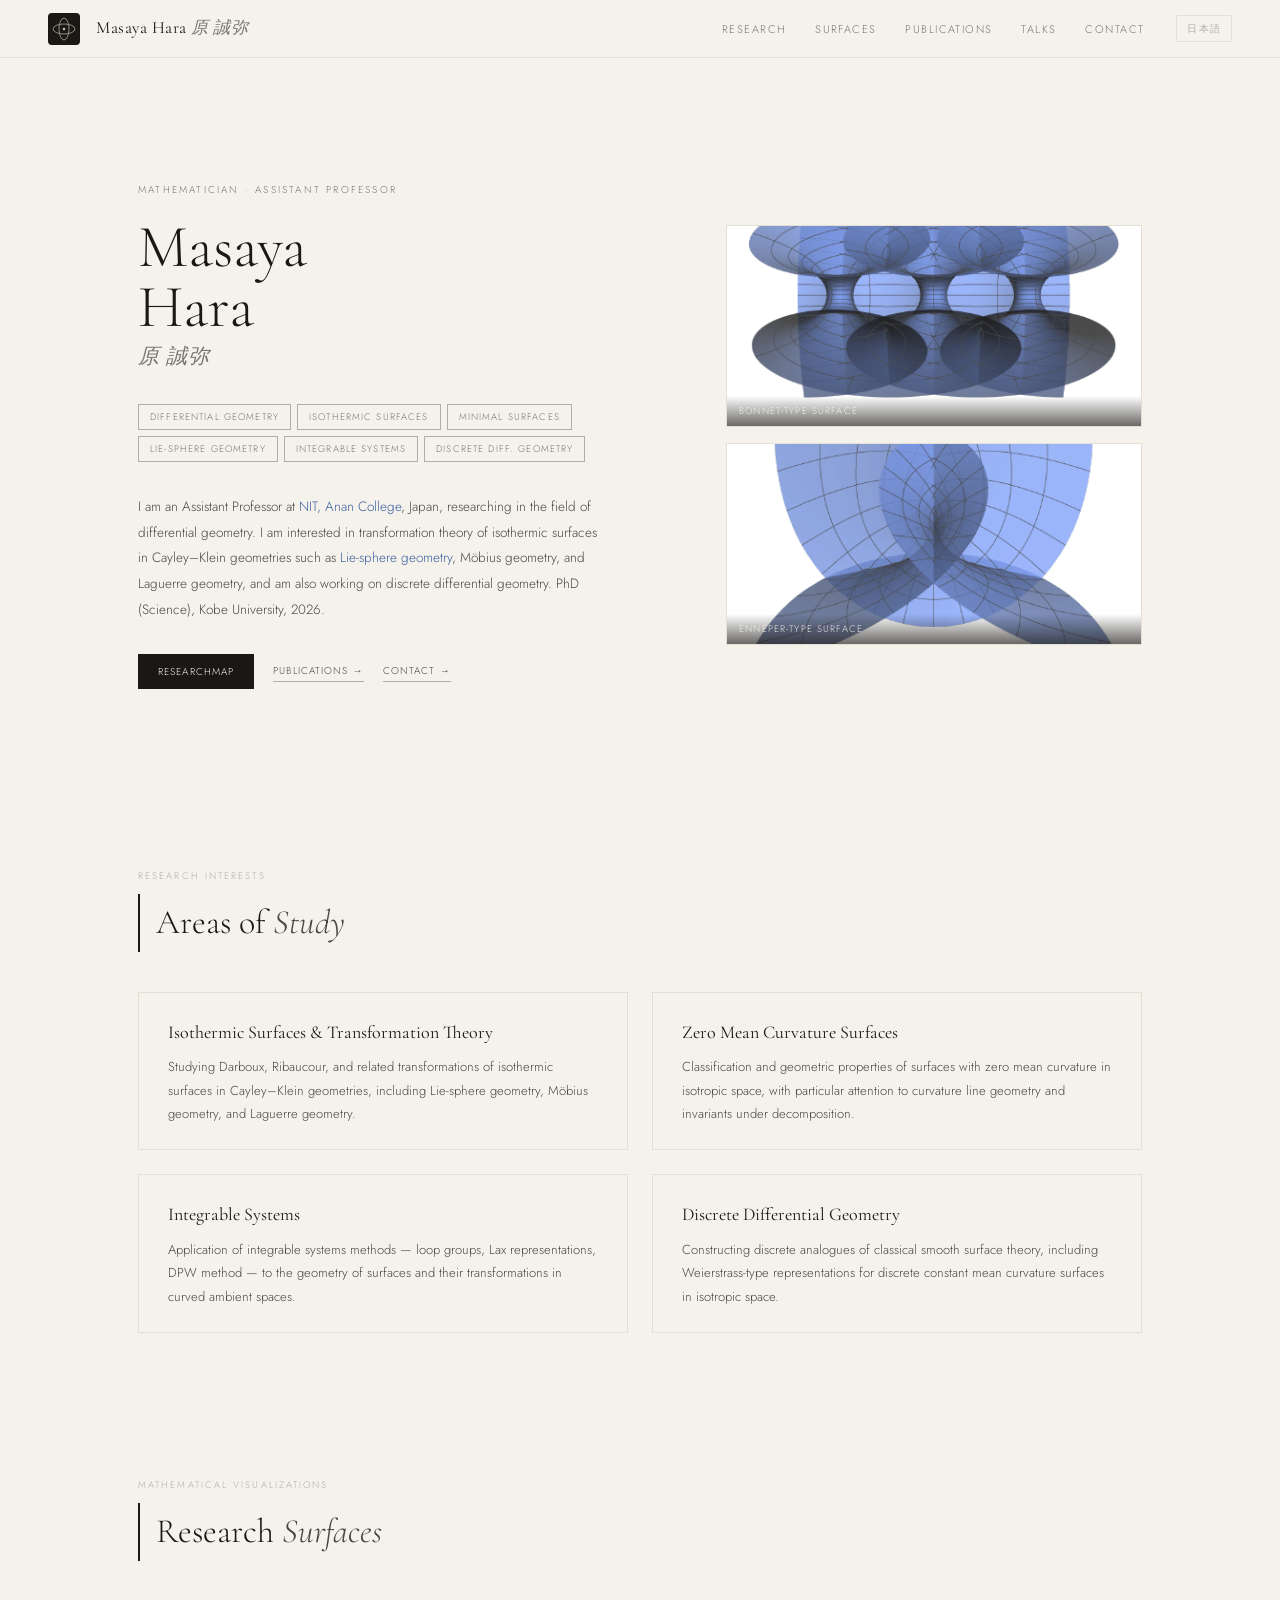
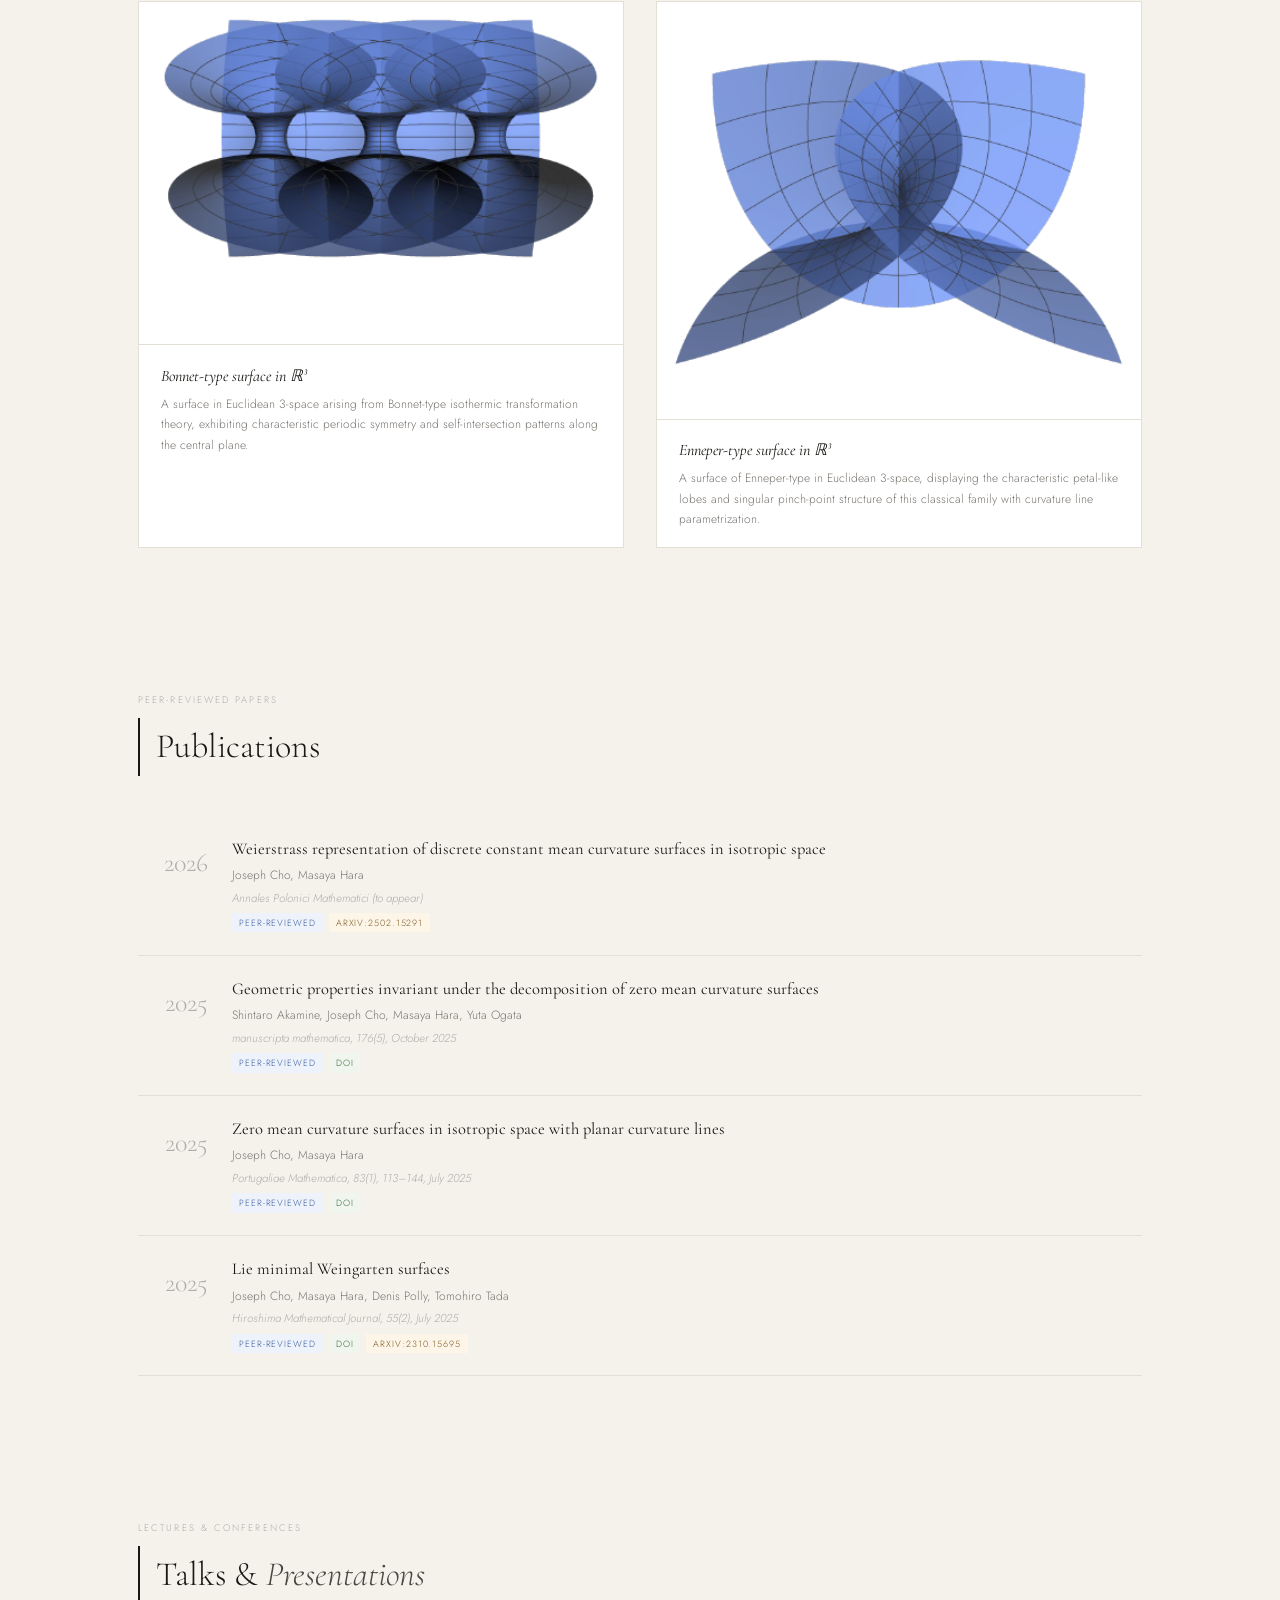
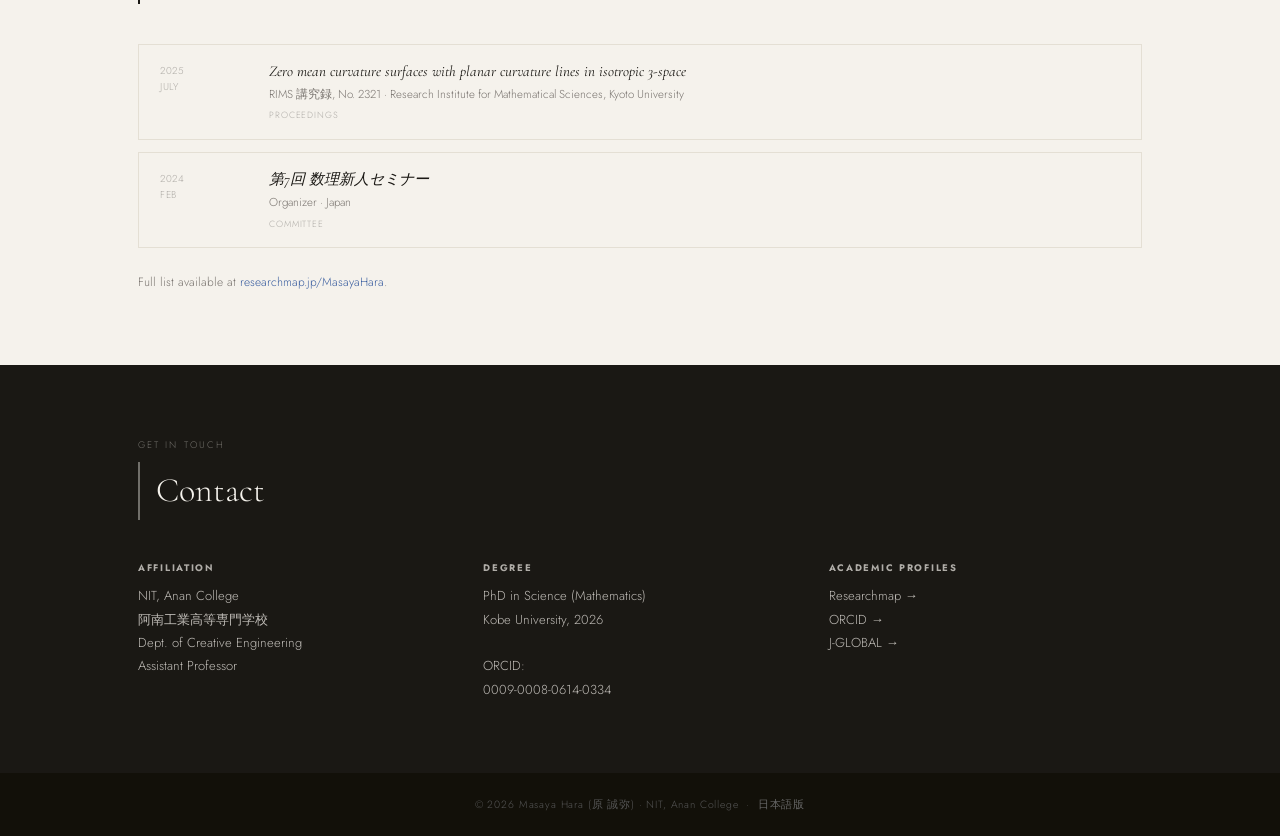
==== index.html @ af104a91 "Add files via upload" ====
<!DOCTYPE html>
<html lang="en">
<head>
<meta charset="UTF-8">
<meta name="viewport" content="width=device-width, initial-scale=1.0">
<title>Masaya Hara — Mathematician</title>
<meta name="description" content="Masaya Hara, Assistant Professor at NIT Anan College. Research in differential geometry: isothermic surfaces, minimal surfaces, integrable systems.">
<link rel="icon" type="image/svg+xml" href="favicon.svg">
<link rel="stylesheet" href="shared.css">
</head>
<body>

<nav>
  <div class="nav-brand">
    <img class="nav-logo" src="favicon.svg" alt="MH logo">
    <a href="index.html" class="nav-name">Masaya Hara <span>原 誠弥</span></a>
  </div>
  <div class="nav-right">
    <ul class="nav-links">
      <li><a href="#research">Research</a></li>
      <li><a href="#surfaces">Surfaces</a></li>
      <li><a href="#publications">Publications</a></li>
      <li><a href="#talks">Talks</a></li>
      <li><a href="#contact">Contact</a></li>
    </ul>
    <a href="index-ja.html" class="lang-switch">日本語</a>
  </div>
</nav>

<!-- HERO -->
<section style="padding:0; background:var(--sand);">
<div class="hero">
  <div class="hero-left">
    <p class="hero-eyebrow">Mathematician · Assistant Professor</p>
    <h1 class="hero-name">Masaya<br>Hara</h1>
    <p class="hero-name-sub">原 誠弥</p>
    <div class="hero-kws">
      <span class="kw">Differential Geometry</span>
      <span class="kw">Isothermic Surfaces</span>
      <span class="kw">Minimal Surfaces</span>
      <span class="kw">Lie-Sphere Geometry</span>
      <span class="kw">Integrable Systems</span>
      <span class="kw">Discrete Diff. Geometry</span>
    </div>
    <p class="hero-bio">
      I am an Assistant Professor at <a href="https://www.anan-nct.ac.jp" target="_blank">NIT, Anan College</a>, Japan, 
      researching in the field of differential geometry. I am interested in transformation theory of isothermic surfaces 
      in Cayley–Klein geometries such as <a href="https://en.wikipedia.org/wiki/Lie_sphere_geometry" target="_blank">Lie-sphere geometry</a>, 
      Möbius geometry, and Laguerre geometry, and am also working on discrete differential geometry. 
      PhD (Science), Kobe University, 2026.
    </p>
    <div class="hero-actions">
      <a href="https://researchmap.jp/MasayaHara" class="btn btn-solid" target="_blank">Researchmap</a>
      <a href="#publications" class="btn btn-outline">Publications →</a>
      <a href="#contact" class="btn btn-outline">Contact →</a>
    </div>
  </div>
  <div class="hero-visuals">
    <div class="surface-thumb">
      <img src="[data-uri]" alt="Bonnet-type surface in R³" loading="lazy">
      <div class="surface-thumb-label">Bonnet-type surface</div>
    </div>
    <div class="surface-thumb">
      <img src="[data-uri]" alt="Enneper-type surface in R³" loading="lazy">
      <div class="surface-thumb-label">Enneper-type surface</div>
    </div>
  </div>
</div>
</section>

<!-- RESEARCH -->
<section id="research">
<div class="container">
  <p class="sec-label">Research Interests</p>
  <h2 class="sec-title">Areas of <em>Study</em></h2>
  <div class="research-grid">
    <div class="research-card">
      <h3>Isothermic Surfaces &amp; Transformation Theory</h3>
      <p>Studying Darboux, Ribaucour, and related transformations of isothermic surfaces in Cayley–Klein geometries, including Lie-sphere geometry, Möbius geometry, and Laguerre geometry.</p>
    </div>
    <div class="research-card">
      <h3>Zero Mean Curvature Surfaces</h3>
      <p>Classification and geometric properties of surfaces with zero mean curvature in isotropic space, with particular attention to curvature line geometry and invariants under decomposition.</p>
    </div>
    <div class="research-card">
      <h3>Integrable Systems</h3>
      <p>Application of integrable systems methods — loop groups, Lax representations, DPW method — to the geometry of surfaces and their transformations in curved ambient spaces.</p>
    </div>
    <div class="research-card">
      <h3>Discrete Differential Geometry</h3>
      <p>Constructing discrete analogues of classical smooth surface theory, including Weierstrass-type representations for discrete constant mean curvature surfaces in isotropic space.</p>
    </div>
  </div>
</div>
</section>

<!-- SURFACES -->
<section id="surfaces" style="background:var(--sand);">
<div class="container">
  <p class="sec-label">Mathematical Visualizations</p>
  <h2 class="sec-title">Research <em>Surfaces</em></h2>
  <div class="surfaces-grid">
    <div class="surface-card">
      <img src="[data-uri]" alt="Bonnet-type surface in Euclidean 3-space">
      <div class="surface-caption">
        <h4>Bonnet-type surface in ℝ³</h4>
        <p>A surface in Euclidean 3-space arising from Bonnet-type isothermic transformation theory, exhibiting characteristic periodic symmetry and self-intersection patterns along the central plane.</p>
      </div>
    </div>
    <div class="surface-card">
      <img src="[data-uri]" alt="Enneper-type surface in Euclidean 3-space">
      <div class="surface-caption">
        <h4>Enneper-type surface in ℝ³</h4>
        <p>A surface of Enneper-type in Euclidean 3-space, displaying the characteristic petal-like lobes and singular pinch-point structure of this classical family with curvature line parametrization.</p>
      </div>
    </div>
  </div>
</div>
</section>

<!-- PUBLICATIONS -->
<section id="publications">
<div class="container">
  <p class="sec-label">Peer-reviewed Papers</p>
  <h2 class="sec-title">Publications</h2>
  <div class="pub-list">

    <div class="pub-item">
      <div class="pub-year">2026</div>
      <div>
        <div class="pub-title">Weierstrass representation of discrete constant mean curvature surfaces in isotropic space</div>
        <div class="pub-authors">Joseph Cho, Masaya Hara</div>
        <div class="pub-journal">Annales Polonici Mathematici (to appear)</div>
        <div class="pub-badges">
          <span class="badge badge-peer">Peer-reviewed</span>
          <a class="badge badge-arxiv" href="https://arxiv.org/abs/2502.15291" target="_blank">arXiv:2502.15291</a>
        </div>
      </div>
    </div>

    <div class="pub-item">
      <div class="pub-year">2025</div>
      <div>
        <div class="pub-title"><a href="https://doi.org/10.1007/s00229-025-01609-6" target="_blank">Geometric properties invariant under the decomposition of zero mean curvature surfaces</a></div>
        <div class="pub-authors">Shintaro Akamine, Joseph Cho, Masaya Hara, Yuta Ogata</div>
        <div class="pub-journal"><em>manuscripta mathematica</em>, 176(5), October 2025</div>
        <div class="pub-badges">
          <span class="badge badge-peer">Peer-reviewed</span>
          <a class="badge badge-doi" href="https://doi.org/10.1007/s00229-025-01609-6" target="_blank">DOI</a>
        </div>
      </div>
    </div>

    <div class="pub-item">
      <div class="pub-year">2025</div>
      <div>
        <div class="pub-title"><a href="https://doi.org/10.4171/PM/2130" target="_blank">Zero mean curvature surfaces in isotropic space with planar curvature lines</a></div>
        <div class="pub-authors">Joseph Cho, Masaya Hara</div>
        <div class="pub-journal"><em>Portugaliae Mathematica</em>, 83(1), 113–144, July 2025</div>
        <div class="pub-badges">
          <span class="badge badge-peer">Peer-reviewed</span>
          <a class="badge badge-doi" href="https://doi.org/10.4171/PM/2130" target="_blank">DOI</a>
        </div>
      </div>
    </div>

    <div class="pub-item">
      <div class="pub-year">2025</div>
      <div>
        <div class="pub-title"><a href="https://doi.org/10.32917/h2023019" target="_blank">Lie minimal Weingarten surfaces</a></div>
        <div class="pub-authors">Joseph Cho, Masaya Hara, Denis Polly, Tomohiro Tada</div>
        <div class="pub-journal"><em>Hiroshima Mathematical Journal</em>, 55(2), July 2025</div>
        <div class="pub-badges">
          <span class="badge badge-peer">Peer-reviewed</span>
          <a class="badge badge-doi" href="https://doi.org/10.32917/h2023019" target="_blank">DOI</a>
          <a class="badge badge-arxiv" href="https://arxiv.org/abs/2310.15695" target="_blank">arXiv:2310.15695</a>
        </div>
      </div>
    </div>

  </div>
</div>
</section>

<!-- TALKS -->
<section id="talks" style="background:var(--sand);">
<div class="container">
  <p class="sec-label">Lectures &amp; Conferences</p>
  <h2 class="sec-title">Talks &amp; <em>Presentations</em></h2>
  <div class="pres-list">

    <div class="pres-item">
      <div class="pres-date">2025<br>July</div>
      <div>
        <div class="pres-title">Zero mean curvature surfaces with planar curvature lines in isotropic 3-space</div>
        <div class="pres-venue">RIMS 講究録, No. 2321 · Research Institute for Mathematical Sciences, Kyoto University</div>
        <div class="pres-type">Proceedings</div>
      </div>
    </div>

    <div class="pres-item">
      <div class="pres-date">2024<br>Feb</div>
      <div>
        <div class="pres-title">第7回 数理新人セミナー</div>
        <div class="pres-venue">Organizer · Japan</div>
        <div class="pres-type">Committee</div>
      </div>
    </div>

  </div>
  <p style="margin-top:1.5rem; font-size:12px; color:var(--ink-light);">
    Full list available at <a href="https://researchmap.jp/MasayaHara" target="_blank" style="color:var(--accent); text-decoration:none; border-bottom:1px solid transparent; transition:border-color 0.2s;" onmouseover="this.style.borderColor='var(--accent)'" onmouseout="this.style.borderColor='transparent'">researchmap.jp/MasayaHara</a>.
  </p>
</div>
</section>

<!-- CONTACT -->
<section id="contact">
<div class="container">
  <p class="sec-label">Get in Touch</p>
  <h2 class="sec-title">Contact</h2>
  <div class="contact-grid">
    <div class="contact-block">
      <h4>Affiliation</h4>
      <p>NIT, Anan College<br>阿南工業高等専門学校<br>Dept. of Creative Engineering<br>Assistant Professor</p>
    </div>
    <div class="contact-block">
      <h4>Degree</h4>
      <p>PhD in Science (Mathematics)<br>Kobe University, 2026<br><br>ORCID: <a href="https://orcid.org/0009-0008-0614-0334" target="_blank">0009-0008-0614-0334</a></p>
    </div>
    <div class="contact-block">
      <h4>Academic Profiles</h4>
      <a href="https://researchmap.jp/MasayaHara" target="_blank">Researchmap →</a>
      <a href="https://orcid.org/0009-0008-0614-0334" target="_blank">ORCID →</a>
      <a href="https://jglobal.jst.go.jp/detail?JGLOBAL_ID=202501015812502352" target="_blank">J-GLOBAL →</a>
    </div>
  </div>
</div>
</section>

<footer>
  © 2026 Masaya Hara (原 誠弥) · NIT, Anan College &nbsp;·&nbsp;
  <a href="index-ja.html">日本語版</a>
</footer>

</body>
</html>
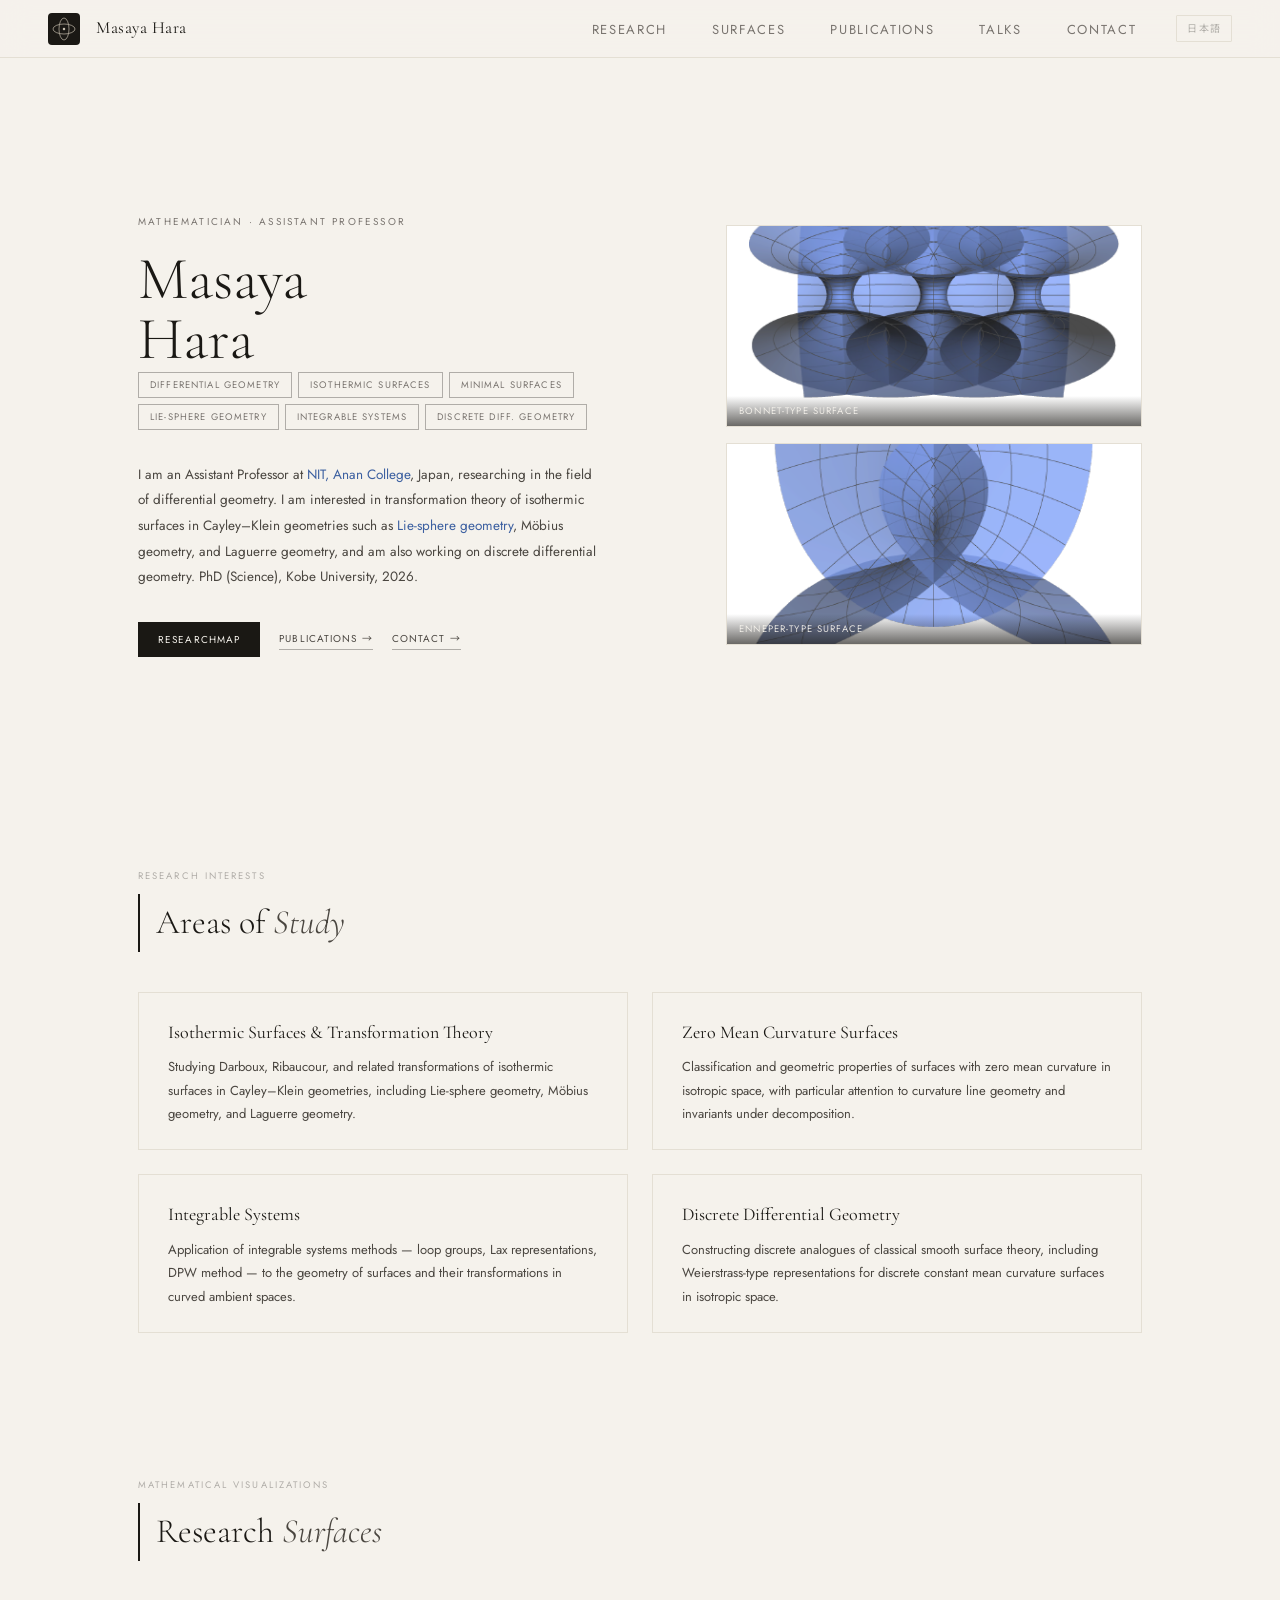
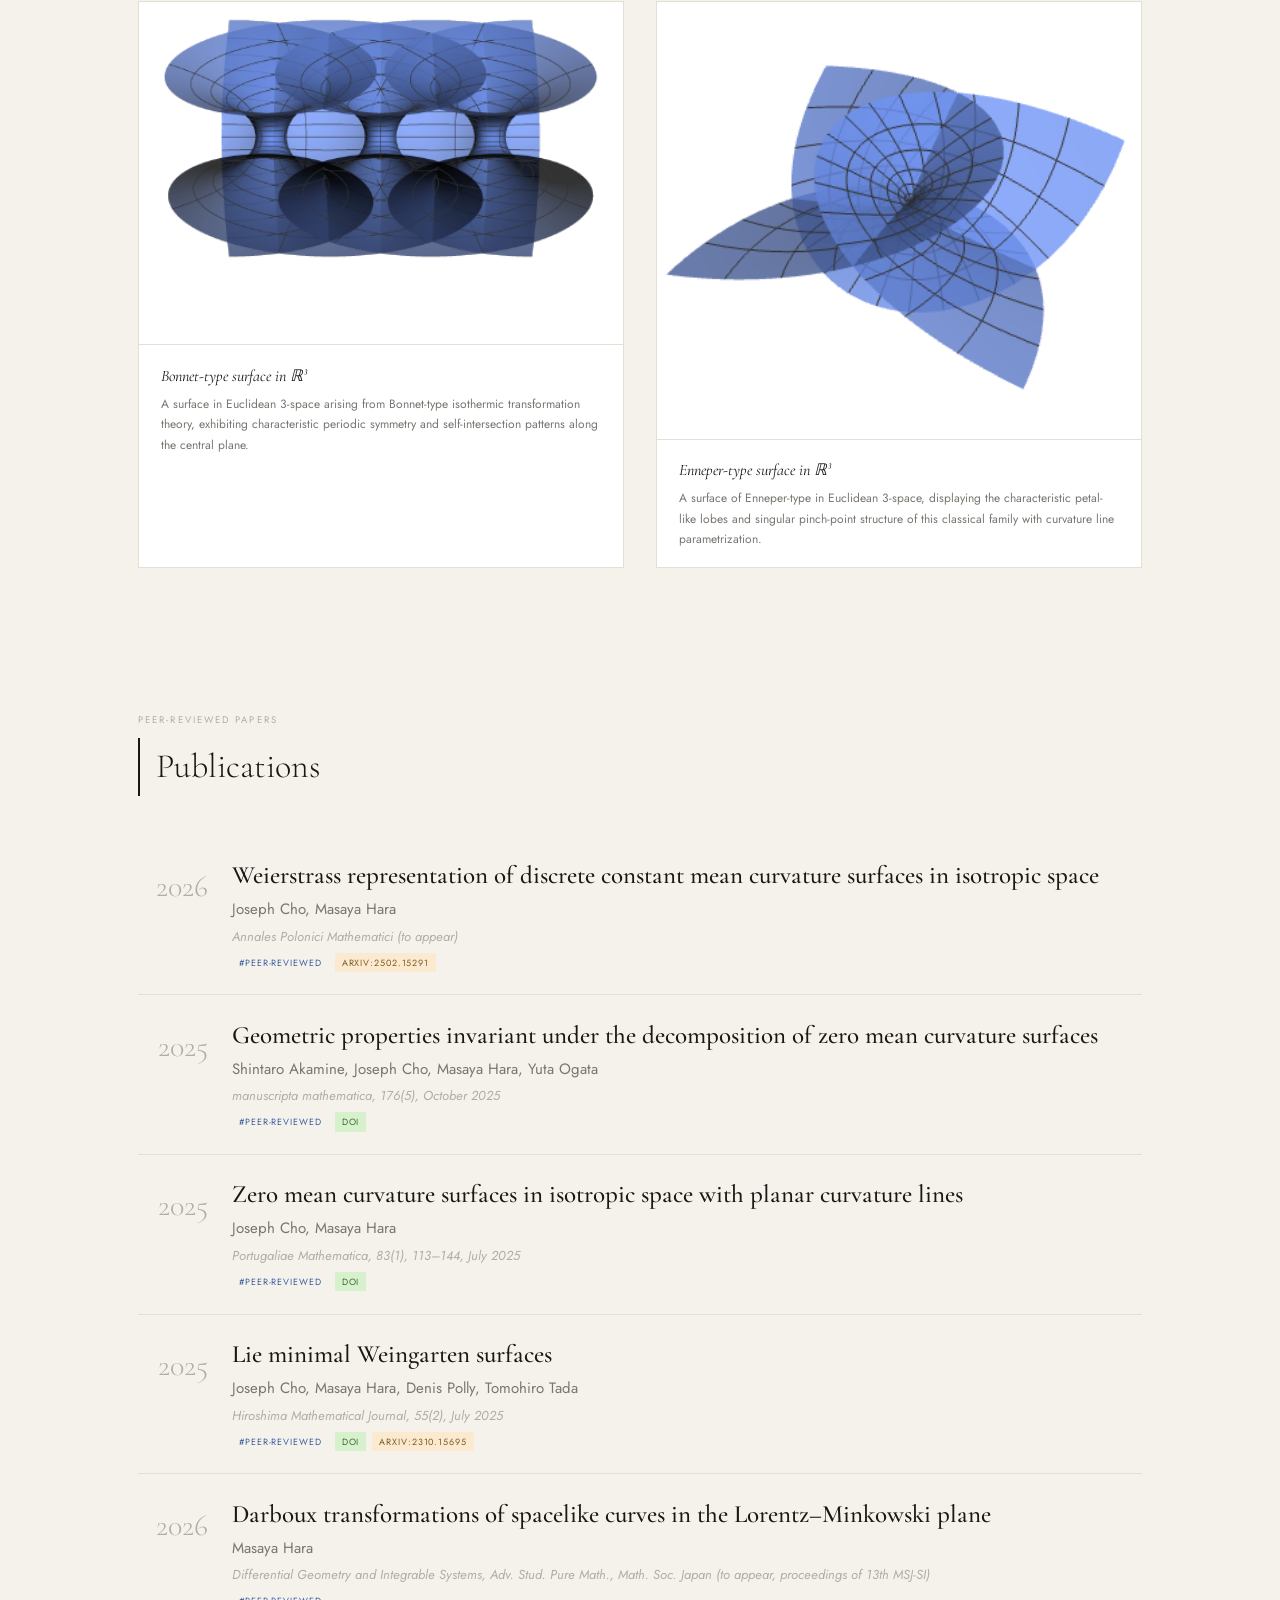
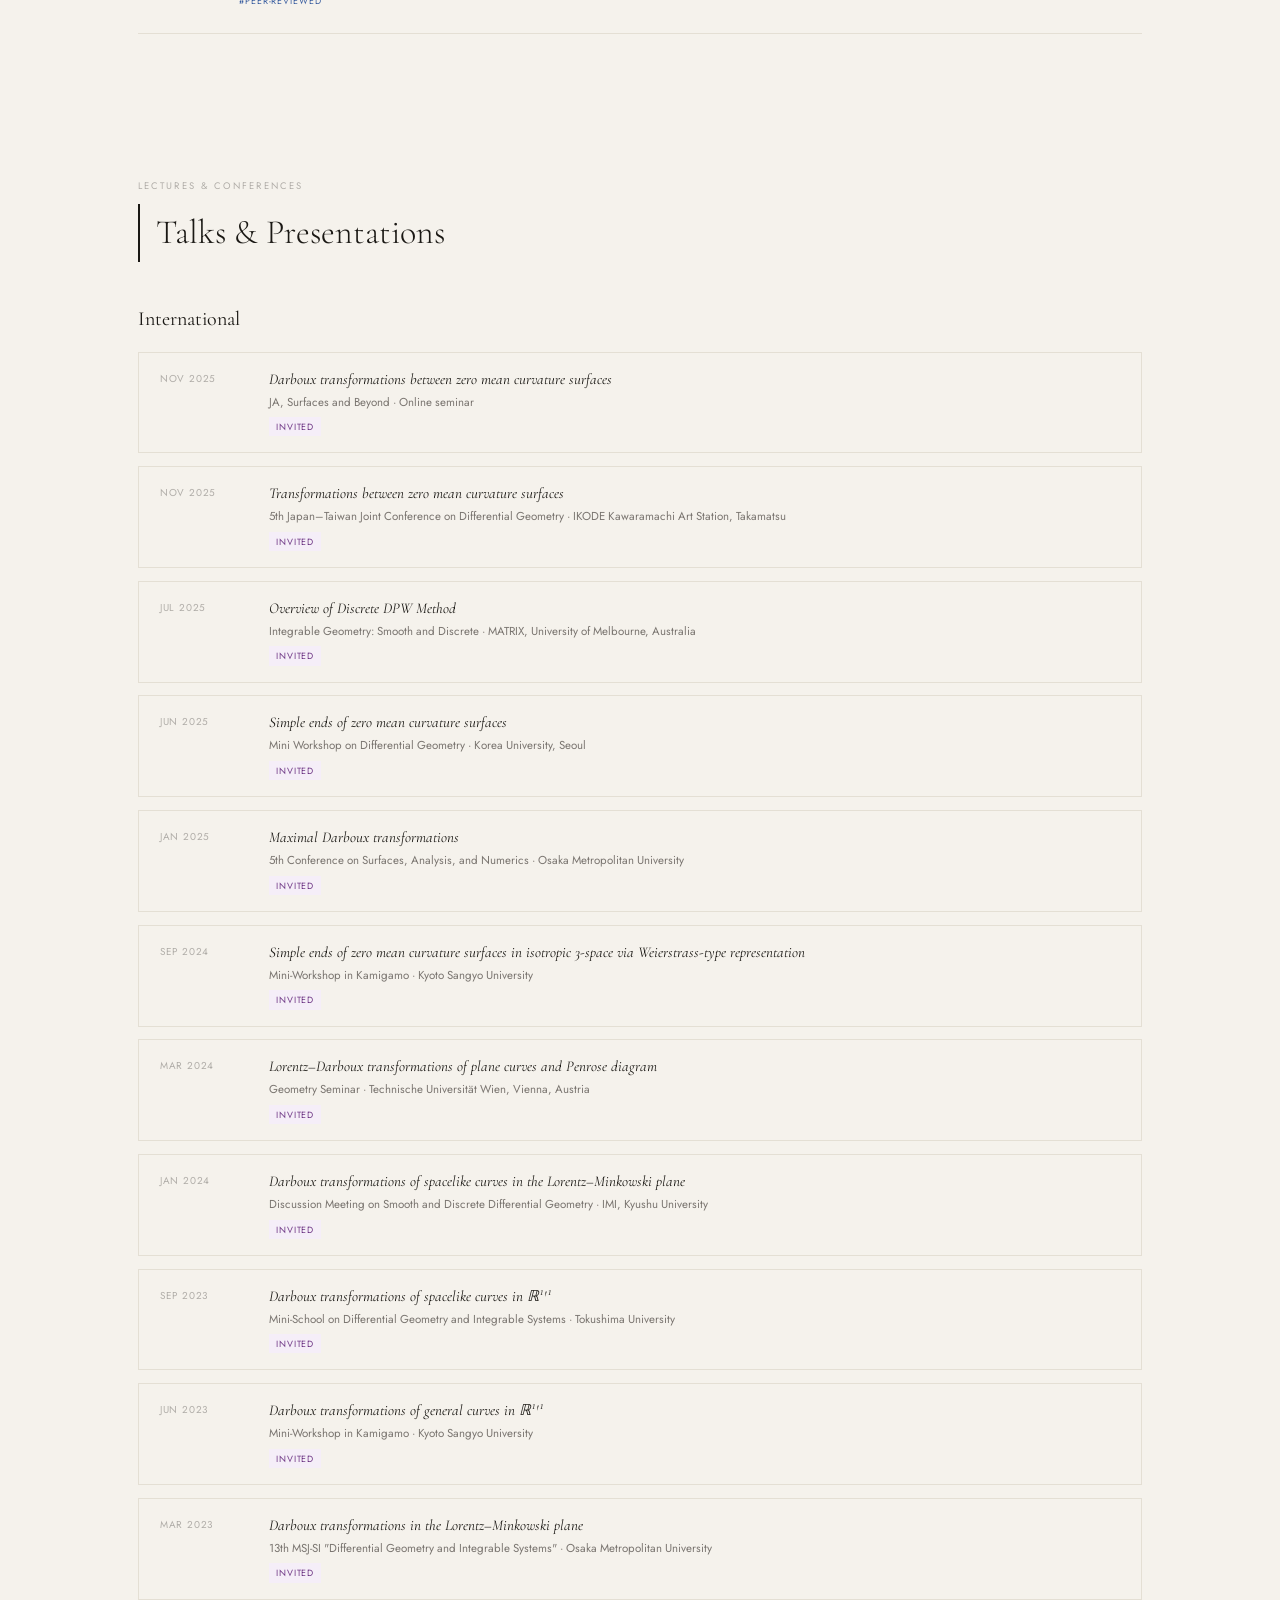
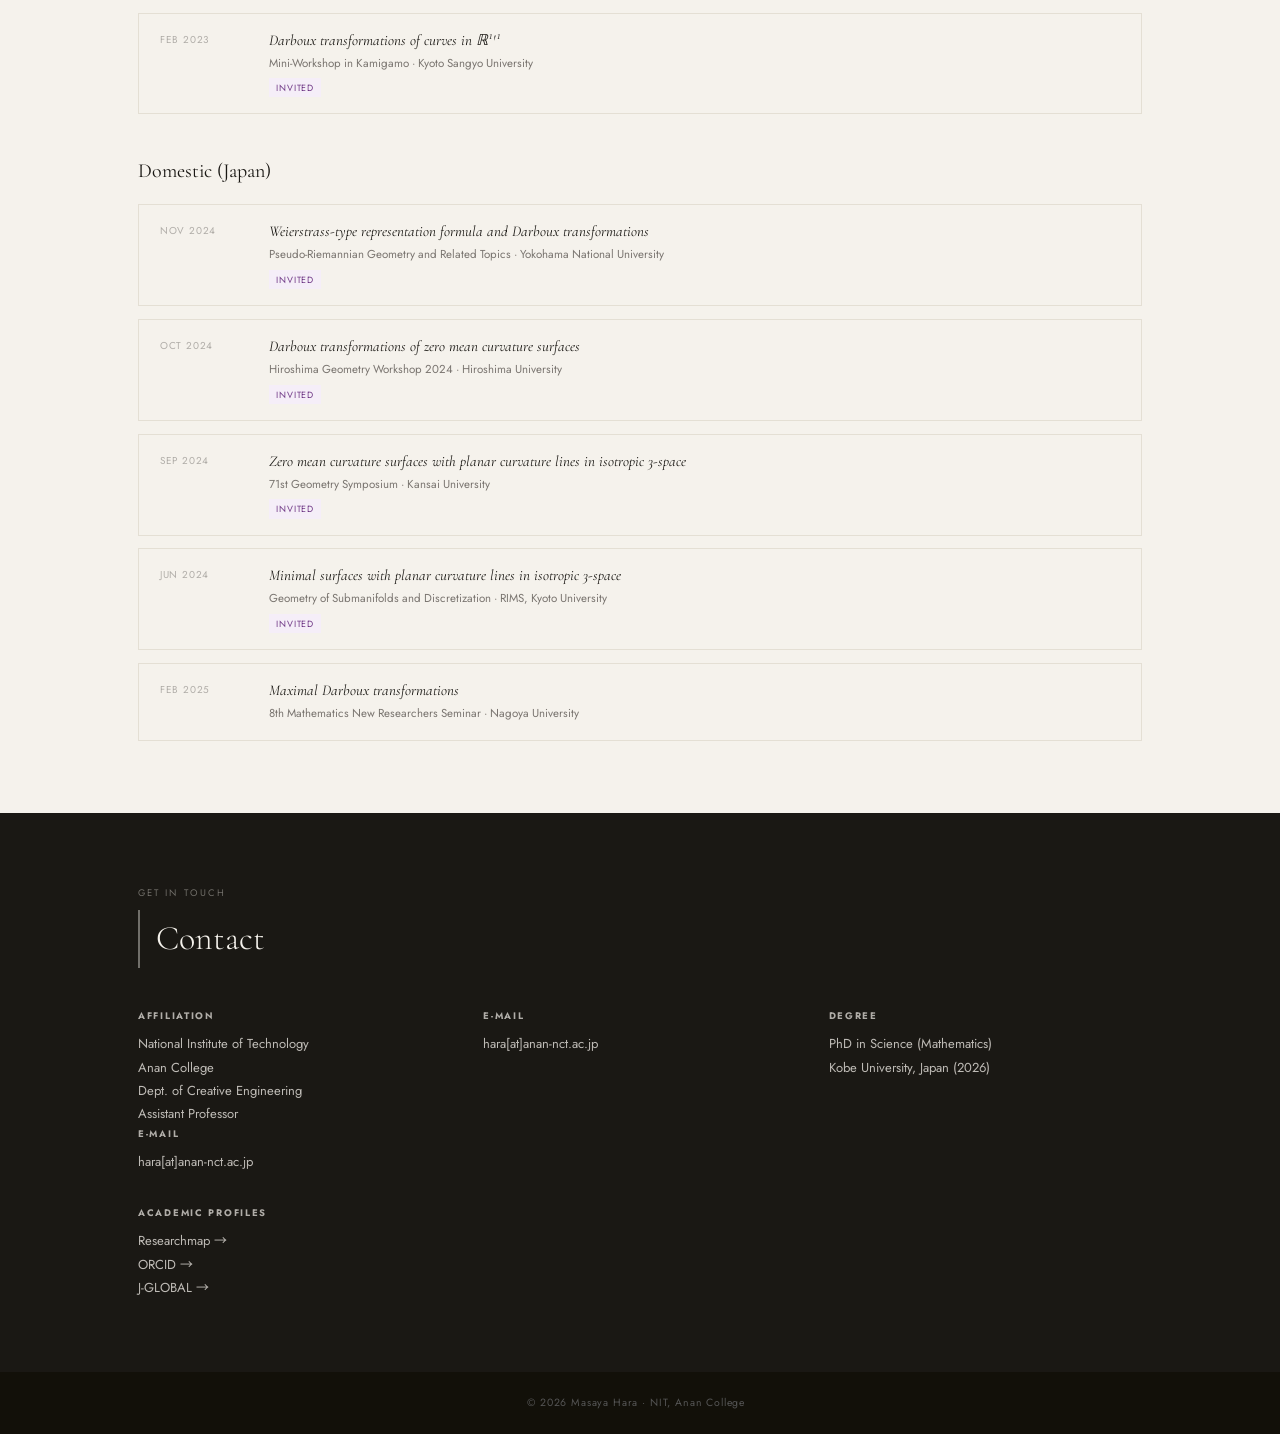
==== commit 5263e6f9: "Add to Google Search Console" ====
--- a/index.html
+++ b/index.html
@@ -13,7 +13,7 @@
 <nav>
   <div class="nav-brand">
     <img class="nav-logo" src="favicon.svg" alt="MH logo">
-    <a href="index.html" class="nav-name">Masaya Hara <span>原 誠弥</span></a>
+    <a href="index.html" class="nav-name">Masaya Hara </a>
   </div>
   <div class="nav-right">
     <ul class="nav-links">
@@ -33,7 +33,7 @@
   <div class="hero-left">
     <p class="hero-eyebrow">Mathematician · Assistant Professor</p>
     <h1 class="hero-name">Masaya<br>Hara</h1>
-    <p class="hero-name-sub">原 誠弥</p>
+    <!-- <p class="hero-name-sub">原 誠弥</p> -->
     <div class="hero-kws">
       <span class="kw">Differential Geometry</span>
       <span class="kw">Isothermic Surfaces</span>
@@ -108,7 +108,7 @@
       </div>
     </div>
     <div class="surface-card">
-      <img src="[data-uri]" alt="Enneper-type surface in Euclidean 3-space">
+      <img src="images/i3-enneper.png" alt="Enneper-type surface in Isotropic 3-space">
       <div class="surface-caption">
         <h4>Enneper-type surface in ℝ³</h4>
         <p>A surface of Enneper-type in Euclidean 3-space, displaying the characteristic petal-like lobes and singular pinch-point structure of this classical family with curvature line parametrization.</p>
@@ -132,7 +132,7 @@
         <div class="pub-authors">Joseph Cho, Masaya Hara</div>
         <div class="pub-journal">Annales Polonici Mathematici (to appear)</div>
         <div class="pub-badges">
-          <span class="badge badge-peer">Peer-reviewed</span>
+          <span class="badge badge-peer">#Peer-reviewed</span>
           <a class="badge badge-arxiv" href="https://arxiv.org/abs/2502.15291" target="_blank">arXiv:2502.15291</a>
         </div>
       </div>
@@ -141,12 +141,12 @@
     <div class="pub-item">
       <div class="pub-year">2025</div>
       <div>
-        <div class="pub-title"><a href="https://doi.org/10.1007/s00229-025-01609-6" target="_blank">Geometric properties invariant under the decomposition of zero mean curvature surfaces</a></div>
+        <div class="pub-title"><a href="https://doi.org/10.1007/s00229-025-01672-5" target="_blank">Geometric properties invariant under the decomposition of zero mean curvature surfaces</a></div>
         <div class="pub-authors">Shintaro Akamine, Joseph Cho, Masaya Hara, Yuta Ogata</div>
         <div class="pub-journal"><em>manuscripta mathematica</em>, 176(5), October 2025</div>
         <div class="pub-badges">
-          <span class="badge badge-peer">Peer-reviewed</span>
-          <a class="badge badge-doi" href="https://doi.org/10.1007/s00229-025-01609-6" target="_blank">DOI</a>
+          <span class="badge badge-peer">#Peer-reviewed</span>
+          <a class="badge badge-doi" href="https://doi.org/10.1007/s00229-025-01672-5" target="_blank">DOI</a>
         </div>
       </div>
     </div>
@@ -154,12 +154,12 @@
     <div class="pub-item">
       <div class="pub-year">2025</div>
       <div>
-        <div class="pub-title"><a href="https://doi.org/10.4171/PM/2130" target="_blank">Zero mean curvature surfaces in isotropic space with planar curvature lines</a></div>
+        <div class="pub-title"><a href="https://doi.org/10.4171/pm/2146" target="_blank">Zero mean curvature surfaces in isotropic space with planar curvature lines</a></div>
         <div class="pub-authors">Joseph Cho, Masaya Hara</div>
         <div class="pub-journal"><em>Portugaliae Mathematica</em>, 83(1), 113–144, July 2025</div>
         <div class="pub-badges">
-          <span class="badge badge-peer">Peer-reviewed</span>
-          <a class="badge badge-doi" href="https://doi.org/10.4171/PM/2130" target="_blank">DOI</a>
+          <span class="badge badge-peer">#Peer-reviewed</span>
+          <a class="badge badge-doi" href="https://doi.org/10.4171/pm/2146" target="_blank">DOI</a>
         </div>
       </div>
     </div>
@@ -171,9 +171,21 @@
         <div class="pub-authors">Joseph Cho, Masaya Hara, Denis Polly, Tomohiro Tada</div>
         <div class="pub-journal"><em>Hiroshima Mathematical Journal</em>, 55(2), July 2025</div>
         <div class="pub-badges">
-          <span class="badge badge-peer">Peer-reviewed</span>
+          <span class="badge badge-peer">#Peer-reviewed</span>
           <a class="badge badge-doi" href="https://doi.org/10.32917/h2023019" target="_blank">DOI</a>
           <a class="badge badge-arxiv" href="https://arxiv.org/abs/2310.15695" target="_blank">arXiv:2310.15695</a>
+        </div>
+      </div>
+    </div>
+
+    <div class="pub-item">
+      <div class="pub-year">2026</div>
+      <div>
+        <div class="pub-title">Darboux transformations of spacelike curves in the Lorentz–Minkowski plane</div>
+        <div class="pub-authors">Masaya Hara</div>
+        <div class="pub-journal">Differential Geometry and Integrable Systems, Adv. Stud. Pure Math., Math. Soc. Japan (to appear, proceedings of 13th MSJ-SI)</div>
+        <div class="pub-badges">
+          <span class="badge badge-peer">#Peer-reviewed</span>
         </div>
       </div>
     </div>
@@ -186,31 +198,201 @@
 <section id="talks" style="background:var(--sand);">
 <div class="container">
   <p class="sec-label">Lectures &amp; Conferences</p>
-  <h2 class="sec-title">Talks &amp; <em>Presentations</em></h2>
+  <h2 class="sec-title">Talks &amp; Presentations</h2>
+
+  <h3 style="font-family:var(--serif); font-size:20px; font-weight:400; color:var(--ink); margin-bottom:1rem; margin-top:0;">International</h3>
+  <div class="pres-list" style="margin-bottom:2.5rem;">
+
+    <div class="pres-item">
+      <div class="pres-date">Nov 2025</div>
+      <div>
+        <div class="pres-title">Darboux transformations between zero mean curvature surfaces</div>
+        <div class="pres-venue">JA, Surfaces and Beyond · Online seminar</div>
+        <div class="pub-badges">
+          <span class="badge badge-invited">Invited</span>
+        </div>
+      </div>
+    </div>
+
+    <div class="pres-item">
+      <div class="pres-date">Nov 2025</div>
+      <div>
+        <div class="pres-title">Transformations between zero mean curvature surfaces</div>
+        <div class="pres-venue">5th Japan–Taiwan Joint Conference on Differential Geometry · IKODE Kawaramachi Art Station, Takamatsu</div>
+        <div class="pub-badges">
+          <span class="badge badge-invited">Invited</span>
+        </div>        
+      </div>
+    </div>
+
+    <div class="pres-item">
+      <div class="pres-date">Jul 2025</div>
+      <div>
+        <div class="pres-title">Overview of Discrete DPW Method</div>
+        <div class="pres-venue">Integrable Geometry: Smooth and Discrete · MATRIX, University of Melbourne, Australia</div>
+        <div class="pub-badges">
+          <span class="badge badge-invited">Invited</span>
+        </div>        
+      </div>
+    </div>
+
+    <div class="pres-item">
+      <div class="pres-date">Jun 2025</div>
+      <div>
+        <div class="pres-title">Simple ends of zero mean curvature surfaces</div>
+        <div class="pres-venue">Mini Workshop on Differential Geometry · Korea University, Seoul</div>
+        <div class="pub-badges">
+          <span class="badge badge-invited">Invited</span>
+        </div>        
+      </div>
+    </div>
+
+    <div class="pres-item">
+      <div class="pres-date">Jan 2025</div>
+      <div>
+        <div class="pres-title">Maximal Darboux transformations</div>
+        <div class="pres-venue">5th Conference on Surfaces, Analysis, and Numerics · Osaka Metropolitan University</div>
+        <div class="pub-badges">
+          <span class="badge badge-invited">Invited</span>
+        </div>
+      </div>
+    </div>
+
+    <div class="pres-item">
+      <div class="pres-date">Sep 2024</div>
+      <div>
+        <div class="pres-title">Simple ends of zero mean curvature surfaces in isotropic 3-space via Weierstrass-type representation</div>
+        <div class="pres-venue">Mini-Workshop in Kamigamo · Kyoto Sangyo University</div>
+        <div class="pub-badges">
+          <span class="badge badge-invited">Invited</span>
+        </div>        
+      </div>
+    </div>
+
+    <div class="pres-item">
+      <div class="pres-date">Mar 2024</div>
+      <div>
+        <div class="pres-title">Lorentz–Darboux transformations of plane curves and Penrose diagram</div>
+        <div class="pres-venue">Geometry Seminar · Technische Universität Wien, Vienna, Austria</div>
+        <div class="pub-badges">
+          <span class="badge badge-invited">Invited</span>
+        </div>        
+      </div>
+    </div>
+
+    <div class="pres-item">
+      <div class="pres-date">Jan 2024</div>
+      <div>
+        <div class="pres-title">Darboux transformations of spacelike curves in the Lorentz–Minkowski plane</div>
+        <div class="pres-venue">Discussion Meeting on Smooth and Discrete Differential Geometry · IMI, Kyushu University</div>
+        <div class="pub-badges">
+          <span class="badge badge-invited">Invited</span>
+        </div>        
+      </div>
+    </div>
+
+    <div class="pres-item">
+      <div class="pres-date">Sep 2023</div>
+      <div>
+        <div class="pres-title">Darboux transformations of spacelike curves in ℝ¹'¹</div>
+        <div class="pres-venue">Mini-School on Differential Geometry and Integrable Systems · Tokushima University</div>
+        <div class="pub-badges">
+          <span class="badge badge-invited">Invited</span>
+        </div>        
+      </div>
+    </div>
+
+    <div class="pres-item">
+      <div class="pres-date">Jun 2023</div>
+      <div>
+        <div class="pres-title">Darboux transformations of general curves in ℝ¹'¹</div>
+        <div class="pres-venue">Mini-Workshop in Kamigamo · Kyoto Sangyo University</div>
+        <div class="pub-badges">
+          <span class="badge badge-invited">Invited</span>
+        </div>        
+      </div>
+    </div>
+
+    <div class="pres-item">
+      <div class="pres-date">Mar 2023</div>
+      <div>
+        <div class="pres-title">Darboux transformations in the Lorentz–Minkowski plane</div>
+        <div class="pres-venue">13th MSJ-SI "Differential Geometry and Integrable Systems" · Osaka Metropolitan University</div>
+        <div class="pub-badges">
+          <span class="badge badge-invited">Invited</span>
+        </div>        
+      </div>
+    </div>
+
+    <div class="pres-item">
+      <div class="pres-date">Feb 2023</div>
+      <div>
+        <div class="pres-title">Darboux transformations of curves in ℝ¹'¹</div>
+        <div class="pres-venue">Mini-Workshop in Kamigamo · Kyoto Sangyo University</div>
+        <div class="pub-badges">
+          <span class="badge badge-invited">Invited</span>
+        </div>        
+      </div>
+    </div>
+
+  </div>
+
+  <h3 style="font-family:var(--serif); font-size:20px; font-weight:400; color:var(--ink); margin-bottom:1rem;">Domestic (Japan)</h3>
   <div class="pres-list">
 
     <div class="pres-item">
-      <div class="pres-date">2025<br>July</div>
+      <div class="pres-date">Nov 2024</div>
+      <div>
+        <div class="pres-title">Weierstrass-type representation formula and Darboux transformations</div>
+        <div class="pres-venue">Pseudo-Riemannian Geometry and Related Topics · Yokohama National University</div>
+        <div class="pub-badges">
+          <span class="badge badge-invited">Invited</span>
+        </div>        
+      </div>
+    </div>
+
+    <div class="pres-item">
+      <div class="pres-date">Oct 2024</div>
+      <div>
+        <div class="pres-title">Darboux transformations of zero mean curvature surfaces</div>
+        <div class="pres-venue">Hiroshima Geometry Workshop 2024 · Hiroshima University</div>
+        <div class="pub-badges">
+          <span class="badge badge-invited">Invited</span>
+        </div>        
+      </div>
+    </div>
+
+    <div class="pres-item">
+      <div class="pres-date">Sep 2024</div>
       <div>
         <div class="pres-title">Zero mean curvature surfaces with planar curvature lines in isotropic 3-space</div>
-        <div class="pres-venue">RIMS 講究録, No. 2321 · Research Institute for Mathematical Sciences, Kyoto University</div>
-        <div class="pres-type">Proceedings</div>
-      </div>
-    </div>
-
-    <div class="pres-item">
-      <div class="pres-date">2024<br>Feb</div>
-      <div>
-        <div class="pres-title">第7回 数理新人セミナー</div>
-        <div class="pres-venue">Organizer · Japan</div>
-        <div class="pres-type">Committee</div>
-      </div>
-    </div>
-
-  </div>
-  <p style="margin-top:1.5rem; font-size:12px; color:var(--ink-light);">
-    Full list available at <a href="https://researchmap.jp/MasayaHara" target="_blank" style="color:var(--accent); text-decoration:none; border-bottom:1px solid transparent; transition:border-color 0.2s;" onmouseover="this.style.borderColor='var(--accent)'" onmouseout="this.style.borderColor='transparent'">researchmap.jp/MasayaHara</a>.
-  </p>
+        <div class="pres-venue">71st Geometry Symposium · Kansai University</div>
+        <div class="pub-badges">
+          <span class="badge badge-invited">Invited</span>
+        </div>        
+      </div>
+    </div>
+
+    <div class="pres-item">
+      <div class="pres-date">Jun 2024</div>
+      <div>
+        <div class="pres-title">Minimal surfaces with planar curvature lines in isotropic 3-space</div>
+        <div class="pres-venue">Geometry of Submanifolds and Discretization · RIMS, Kyoto University</div>
+        <div class="pub-badges">
+          <span class="badge badge-invited">Invited</span>
+        </div>        
+      </div>
+    </div>
+
+    <div class="pres-item">
+      <div class="pres-date">Feb 2025</div>
+      <div>
+        <div class="pres-title">Maximal Darboux transformations</div>
+        <div class="pres-venue">8th Mathematics New Researchers Seminar · Nagoya University</div>
+      </div>
+    </div>
+
+  </div>
 </div>
 </section>
 
@@ -221,12 +403,19 @@
   <h2 class="sec-title">Contact</h2>
   <div class="contact-grid">
     <div class="contact-block">
-      <h4>Affiliation</h4>
-      <p>NIT, Anan College<br>阿南工業高等専門学校<br>Dept. of Creative Engineering<br>Assistant Professor</p>
-    </div>
+       <h4>Affiliation</h4>
+       <!-- <p>NIT, Anan College<br>Dept. of Creative Engineering<br>Assistant Professor<br>hara[at]anan-nct.ac.jp</p> -->
+       <p>National Institute of Technology<br>Anan College<br>Dept. of Creative Engineering<br>Assistant Professor<br></p>
+       <h4>e-mail</h4>
+       <p>hara[at]anan-nct.ac.jp</p>
+    </div>
+    <div class="contact-block">
+       <h4>e-mail</h4>
+       <p>hara[at]anan-nct.ac.jp</p>
+    </div>    
     <div class="contact-block">
       <h4>Degree</h4>
-      <p>PhD in Science (Mathematics)<br>Kobe University, 2026<br><br>ORCID: <a href="https://orcid.org/0009-0008-0614-0334" target="_blank">0009-0008-0614-0334</a></p>
+      <p>PhD in Science (Mathematics)<br>Kobe University, Japan (2026)</p>
     </div>
     <div class="contact-block">
       <h4>Academic Profiles</h4>
@@ -239,8 +428,7 @@
 </section>
 
 <footer>
-  © 2026 Masaya Hara (原 誠弥) · NIT, Anan College &nbsp;·&nbsp;
-  <a href="index-ja.html">日本語版</a>
+  © 2026 Masaya Hara · NIT, Anan College &nbsp;
 </footer>
 
 </body>
--- a/shared.css
+++ b/shared.css
@@ -1,4 +1,4 @@
-@import url('https://fonts.googleapis.com/css2?family=Cormorant+Garamond:ital,wght@0,300;0,400;0,600;1,300;1,400&family=Jost:wght@300;400;500&display=swap');
+@import url('https://fonts.googleapis.com/css2?family=Cormorant+Garamond:ital,wght@0,300;0,400;0,600;1,300;1,400&family=Jost:wght@300;400;500&family=Noto+Sans+JP:wght@300;400&family=Shippori+Mincho:wght@400;500&display=swap');
 
 *, *::before, *::after { box-sizing: border-box; margin: 0; padding: 0; }
 
@@ -11,12 +11,12 @@
   --ink-light: #7a7570;
   --ink-faint: #b0ada8;
   --accent: #3b5fa0;
-  --serif: 'Cormorant Garamond', Georgia, serif;
-  --sans: 'Jost', 'Helvetica Neue', sans-serif;
+  --serif: 'Cormorant Garamond', 'Shippori Mincho', Georgia, serif;
+  --sans: 'Jost', 'Noto Sans JP', 'Helvetica Neue', sans-serif;
 }
 
 html { scroll-behavior: smooth; }
-body { font-family: var(--sans); background: var(--sand); color: var(--ink); font-size: 15px; line-height: 1.7; font-weight: 300; }
+body { font-family: var(--sans); background: var(--sand); color: var(--ink); font-size: 16px; line-height: 1.7; font-weight: 400; }
 
 /* ── NAV ── */
 nav {
@@ -31,11 +31,16 @@
 .nav-brand { display: flex; align-items: center; gap: 1rem; }
 .nav-logo { width: 32px; height: 32px; }
 .nav-name { font-family: var(--serif); font-weight: 400; font-size: 17px; color: var(--ink); text-decoration: none; letter-spacing: 0.03em; }
-.nav-name span { font-style: italic; color: var(--ink-light); }
+.nav-name span { font-style: normal; color: var(--ink-light); }
 .nav-right { display: flex; align-items: center; gap: 2rem; }
 .nav-links { display: flex; gap: 1.8rem; list-style: none; }
-.nav-links a { font-size: 11px; letter-spacing: 0.13em; text-transform: uppercase; color: var(--ink-light); text-decoration: none; transition: color 0.2s; }
-.nav-links a:hover { color: var(--ink); }
+.nav-links a { font-size: 13px; letter-spacing: 0.13em; text-transform: uppercase; color: var(--ink-light); text-decoration: none; transition: color 0.2s, background 0.2s; padding: 4px 8px; border-radius: 2px; }
+.nav-links a:hover {
+  color: var(--ink);
+  background: var(--sand-dark);
+  padding: 4px 8px;
+  border-radius: 2px;
+}
 .lang-switch { font-size: 10px; letter-spacing: 0.12em; text-transform: uppercase; color: var(--ink-faint); text-decoration: none; border: 1px solid var(--sand-dark); padding: 4px 10px; border-radius: 1px; transition: all 0.2s; white-space: nowrap; }
 .lang-switch:hover { color: var(--ink); border-color: var(--ink-faint); }
 
@@ -48,7 +53,7 @@
 }
 .hero-eyebrow { font-size: 10px; letter-spacing: 0.22em; text-transform: uppercase; color: var(--ink-light); margin-bottom: 1.2rem; }
 .hero-name { font-family: var(--serif); font-size: 60px; font-weight: 300; line-height: 1.0; color: var(--ink); margin-bottom: 0.15rem; }
-.hero-name-sub { font-family: var(--serif); font-size: 21px; font-weight: 300; color: var(--ink-light); font-style: italic; margin-bottom: 1.8rem; letter-spacing: 0.05em; }
+.hero-name-sub { font-family: var(--serif); font-size: 21px; font-weight: 300; color: var(--ink-light); font-style: normal; margin-bottom: 1.8rem; letter-spacing: 0.05em; }
 .hero-kws { display: flex; flex-wrap: wrap; gap: 6px; margin-bottom: 2rem; }
 .kw { font-size: 9.5px; letter-spacing: 0.12em; text-transform: uppercase; padding: 4px 11px; border: 1px solid var(--ink-faint); color: var(--ink-light); }
 .hero-bio { font-size: 13.5px; line-height: 1.9; color: var(--ink-mid); max-width: 460px; margin-bottom: 2rem; }
@@ -104,19 +109,20 @@
 /* ── PUBLICATIONS ── */
 .pub-list { display: flex; flex-direction: column; }
 .pub-item { display: grid; grid-template-columns: 70px 1fr; gap: 1.5rem; padding: 1.4rem 0; border-bottom: 1px solid var(--sand-dark); align-items: start; }
-.pub-year { font-family: var(--serif); font-size: 26px; font-weight: 300; color: var(--ink-faint); text-align: right; padding-top: 3px; }
-.pub-title { font-family: var(--serif); font-size: 16.5px; font-weight: 400; line-height: 1.4; color: var(--ink); margin-bottom: 4px; }
+.pub-year { font-family: var(--serif); font-size: 30px; font-weight: 300; color: var(--ink-faint); text-align: right; padding-top: 3px; }
+.pub-title { font-family: var(--serif); font-size: 25px; font-weight: 525; line-height: 1.4; color: var(--ink); margin-bottom: 4px; }
 .pub-title a { color: inherit; text-decoration: none; border-bottom: 1px solid transparent; transition: border-color 0.2s; }
 .pub-title a:hover { border-color: var(--accent); color: var(--accent); }
-.pub-authors { font-size: 12px; color: var(--ink-light); margin-bottom: 3px; }
-.pub-journal { font-size: 11.5px; font-style: italic; color: var(--ink-faint); }
+.pub-authors { font-size: 15px; color: var(--ink-light); margin-bottom: 3px; }
+.pub-journal { font-size: 13px; font-style: italic; color: var(--ink-faint); }
 .pub-badges { margin-top: 5px; display: flex; gap: 6px; flex-wrap: wrap; }
 .badge { font-size: 9px; letter-spacing: 0.1em; text-transform: uppercase; padding: 2px 7px; }
-.badge-peer { background: #eef2fa; color: var(--accent); }
-.badge-doi { background: #f0f5ee; color: #3a6b38; text-decoration: none; transition: background 0.2s; display: inline-block; }
-.badge-doi:hover { background: #d8edda; }
-.badge-arxiv { background: #fdf5e8; color: #7a5a20; text-decoration: none; transition: background 0.2s; display: inline-block; }
-.badge-arxiv:hover { background: #f5e8c5; }
+.badge-peer { color: var(--accent); }
+.badge-doi { background: #d7f1cc; color: #3a6b38; text-decoration: none; transition: background 0.2s; display: inline-block; }
+.badge-doi:hover { background: #aae6b0; }
+.badge-arxiv { background: #fbeacf; color: #7a5a20; text-decoration: none; transition: background 0.2s; display: inline-block; }
+.badge-arxiv:hover { background: #f5dea0; }
+.badge-invited { background: #f5eef8; color: #6c3483; }
 
 /* ── PRESENTATIONS ── */
 .pres-list { display: flex; flex-direction: column; gap: 0.8rem; }
